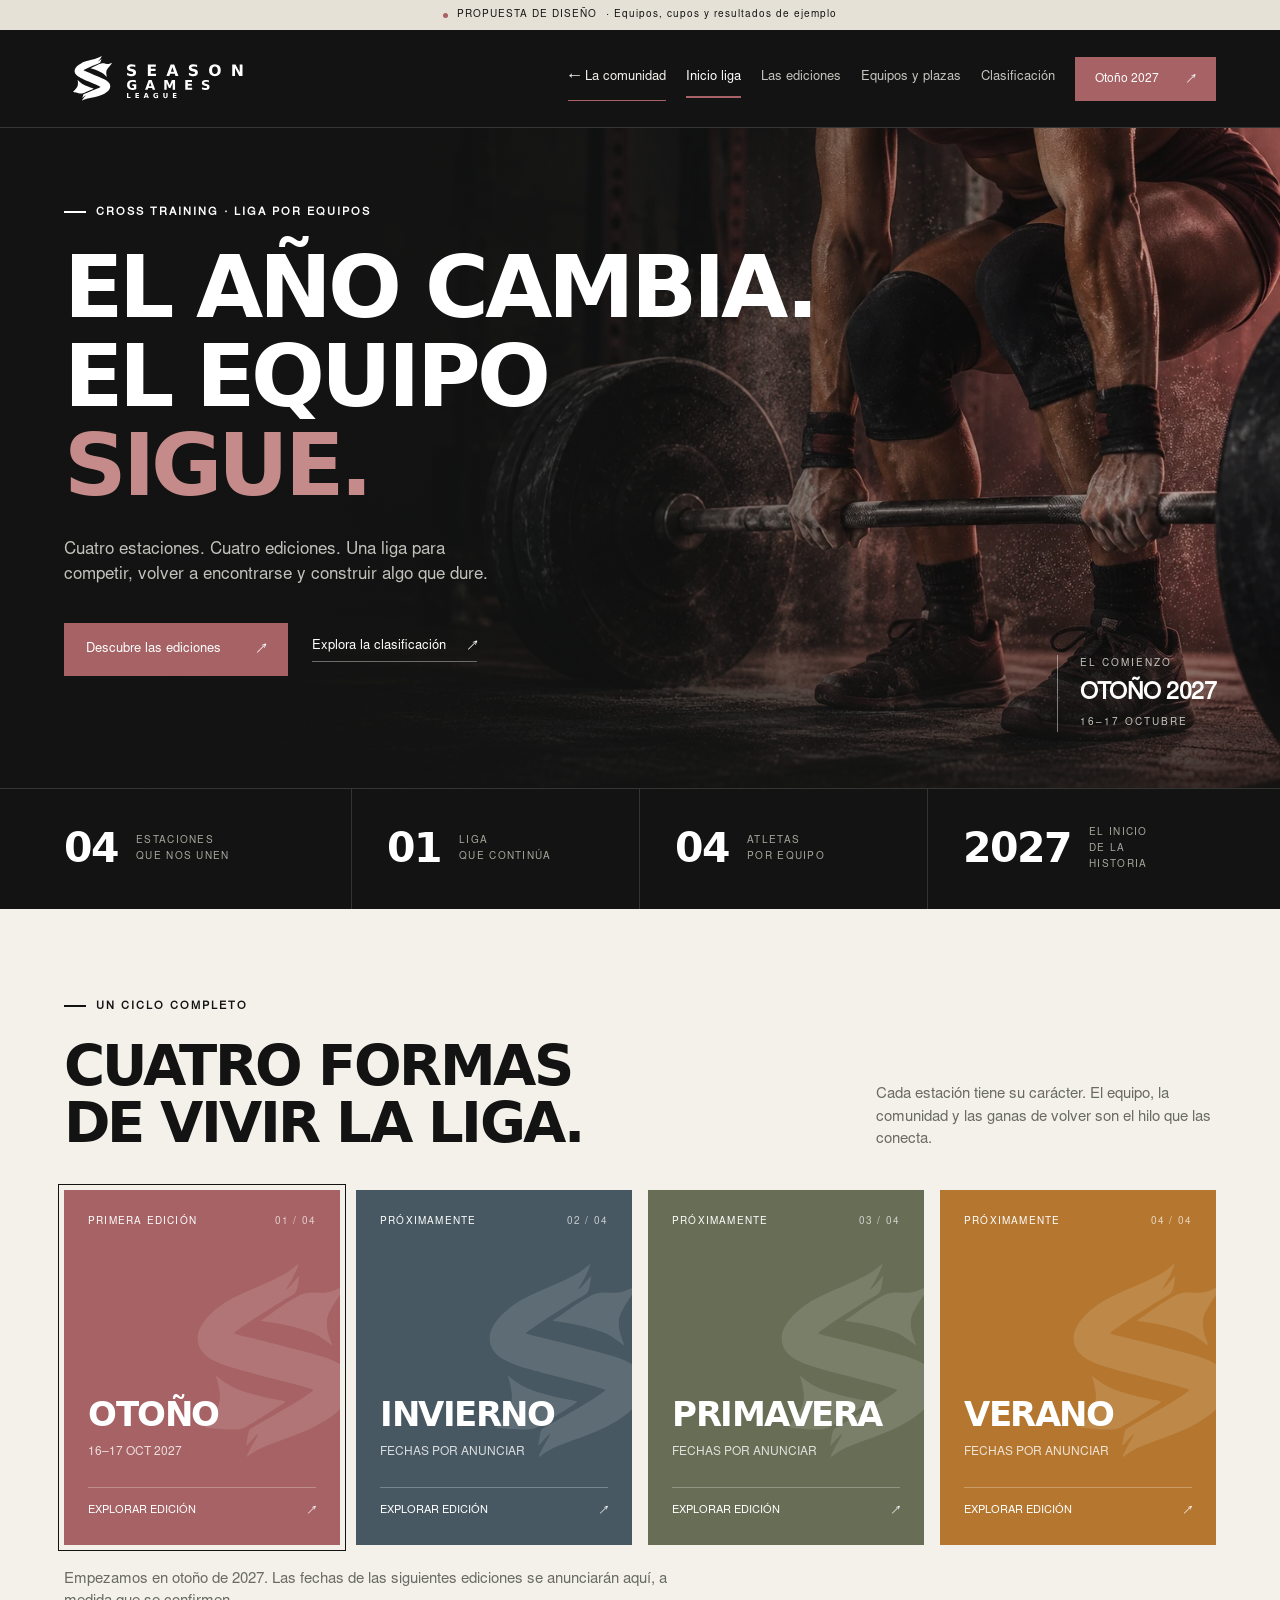
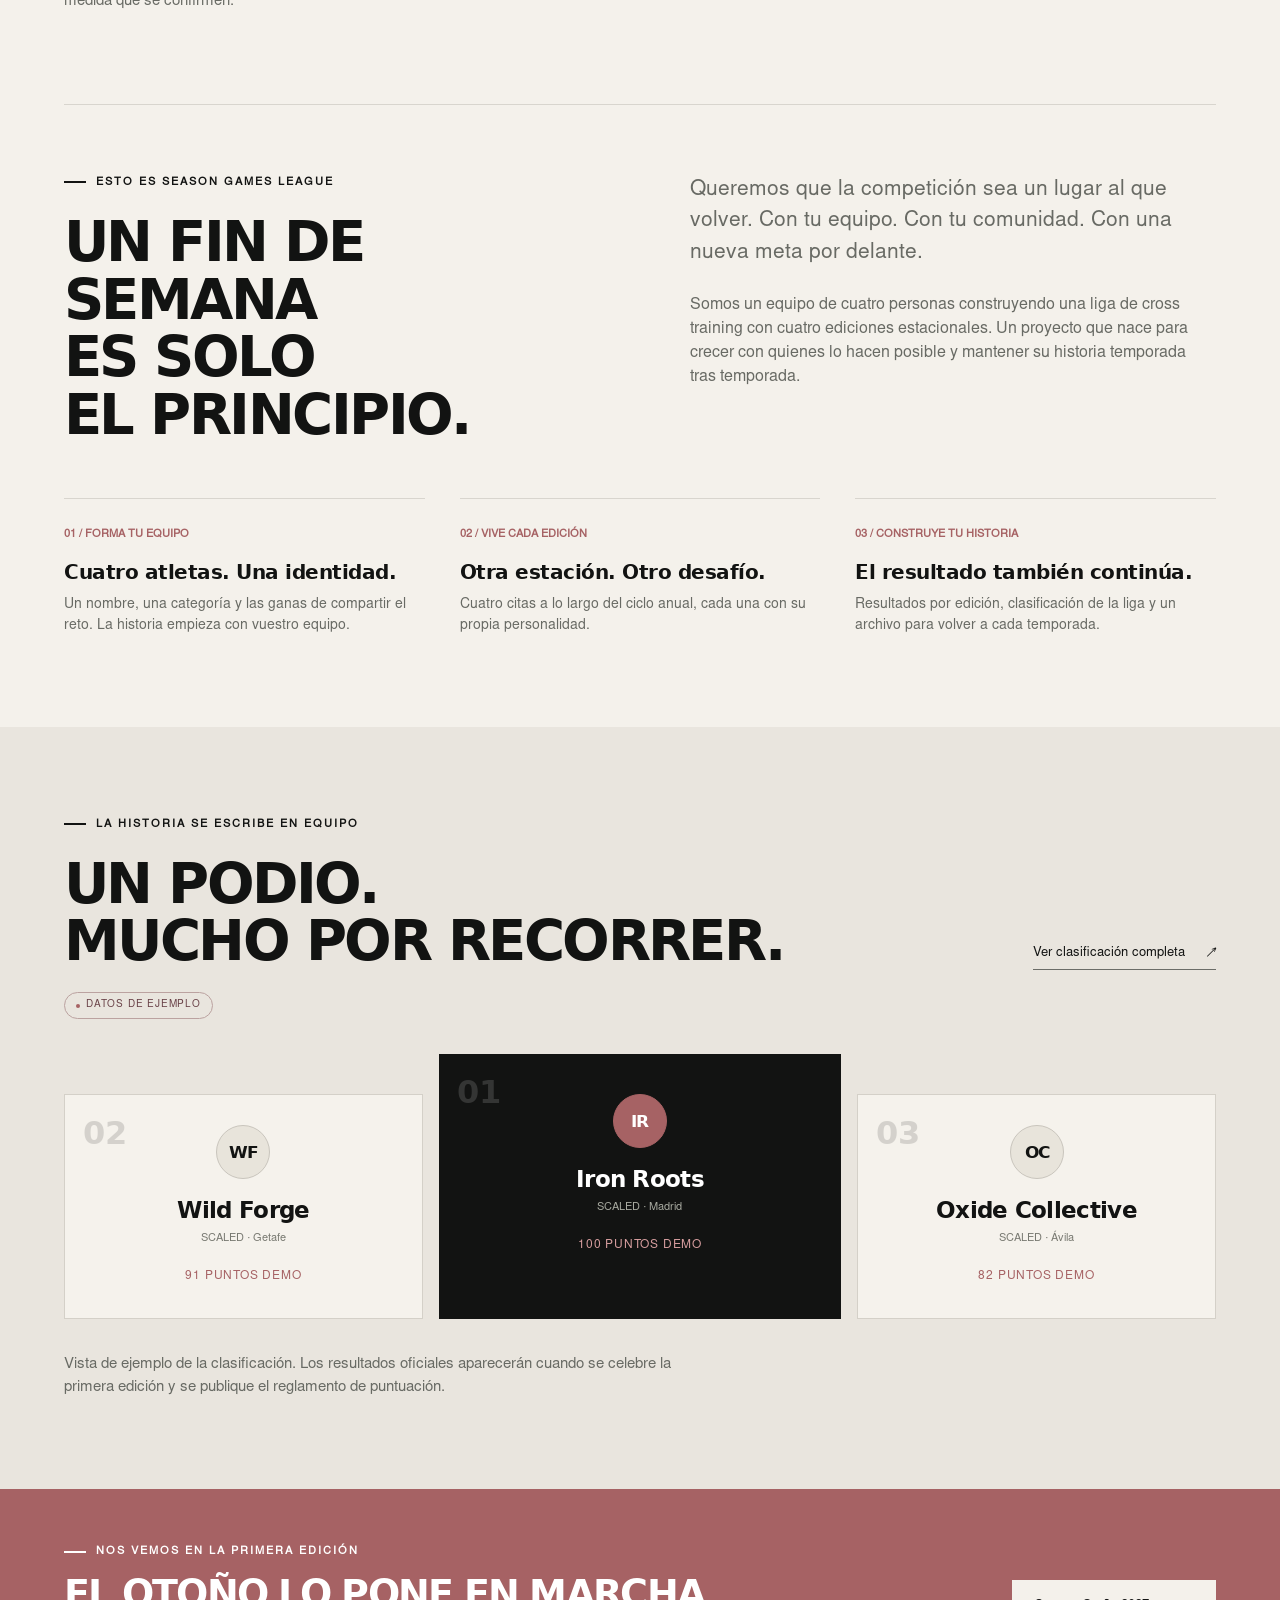
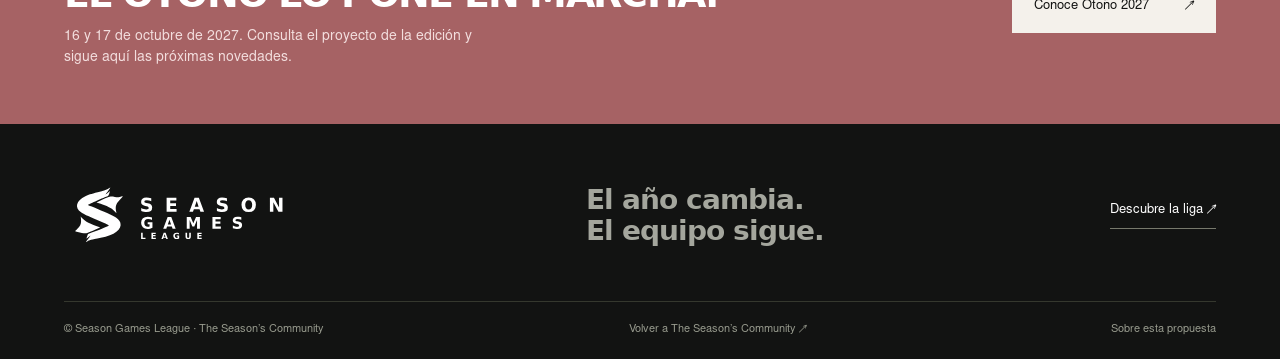
==== liga/index.html @ 6237739e "Unifica asociación y liga - V2" ====
<!doctype html>
<html lang="es"><head><meta charset="UTF-8"><meta name="viewport" content="width=device-width, initial-scale=1"><meta name="robots" content="noindex, nofollow"><meta name="theme-color" content="#121312"><meta name="description" content="Season Games League. Una liga de cross training por equipos, cuatro ediciones estacionales y una historia que continúa. Propuesta de diseño."><title>Season Games League — Cuatro estaciones. Una liga.</title><link rel="icon" href="assets/favicon.ico"><link rel="stylesheet" href="style.css"></head>
<body><a class="skip" href="#main">Saltar al contenido</a><div class="preview-note"><span class="preview-dot"></span>PROPUESTA DE DISEÑO <span class="note-detail">· Equipos, cupos y resultados de ejemplo</span></div>
<header class="header"><a href="#/" class="brand" aria-label="Season Games League inicio"><img src="assets/logo-white.svg" alt="Season Games League" width="192" height="59"></a><button class="menu-toggle" aria-label="Abrir menú" aria-expanded="false" aria-controls="nav">MENÚ <span>☰</span></button><nav id="nav" aria-label="Navegación principal"><a href="../" class="community-back">← La comunidad</a><a href="#/" data-nav="home">Inicio liga</a><a href="#/ediciones" data-nav="ediciones">Las ediciones</a><a href="#/equipos" data-nav="equipos">Equipos y plazas</a><a href="#/clasificacion" data-nav="clasificacion">Clasificación</a></nav><a class="header-cta" href="#/edicion/otono">Otoño 2027 <span>↗</span></a></header>
<main id="main" tabindex="-1"></main>
<footer><div class="footer-top"><a href="#/"><img src="assets/logo-white.svg" alt="Season Games League" width="235" height="72"></a><p>El año cambia.<br>El equipo sigue.</p><a class="footer-back" href="#/ediciones">Descubre la liga ↗</a></div><div class="footer-bottom"><span>© Season Games League · The Season’s Community</span><a href="../">Volver a The Season’s Community ↗</a><button class="plain" data-modal="about">Sobre esta propuesta</button></div></footer>
<dialog id="info-dialog"><button class="dialog-close" aria-label="Cerrar ventana">×</button><span class="eyebrow">SEASON GAMES LEAGUE</span><h2 id="dialog-title"></h2><div id="dialog-body"></div><button class="btn dark dialog-ok">Entendido <span>↗</span></button></dialog>
<script src="app.js"></script></body></html>
---- liga/style.css ----
@font-face{font-family:Display;src:url('assets/display.ttf') format('truetype');font-display:swap}@font-face{font-family:Body;src:url('assets/body.otf') format('opentype');font-display:swap}
:root{--ink:#121312;--paper:#f4f1eb;--rose:#A66264;--blue:#475862;--green:#686D55;--ochre:#B57730;--line:#d8d5ce;--muted:#686a64}*{box-sizing:border-box}html{scroll-behavior:smooth}body{margin:0;background:var(--paper);color:var(--ink);font-family:Body,Arial,sans-serif;font-size:16px;line-height:1.5}a{color:inherit;text-decoration:none}button,input,select{font:inherit}button,a,input,select{ -webkit-tap-highlight-color:transparent}button{cursor:pointer}button:focus-visible,a:focus-visible,input:focus-visible,select:focus-visible{outline:3px solid var(--rose);outline-offset:5px}img{max-width:100%;display:block}h1,h2,h3,p{margin:0}h1,h2,h3,.display{font-family:Display,Arial,sans-serif;line-height:1.02;letter-spacing:-.045em}h1{font-size:clamp(52px,6.8vw,104px)}h2{font-size:clamp(36px,4.4vw,64px)}h3{font-size:27px}.eyebrow{display:block;font-size:11px;font-weight:bold;letter-spacing:2px;text-transform:uppercase;margin-bottom:22px}.eyebrow:before{content:'';display:inline-block;width:22px;height:2px;background:currentColor;vertical-align:middle;margin-right:10px}.preview-note{height:30px;font-size:10px;letter-spacing:1px;background:#e6e1d7;display:flex;justify-content:center;align-items:center;gap:9px}.preview-dot{height:5px;width:5px;border-radius:100%;background:var(--rose)}.header{height:98px;background:var(--ink);color:white;display:flex;align-items:center;gap:38px;padding:0 max(5vw,24px);border-bottom:1px solid #343534}.brand{margin-right:auto;flex-shrink:0}.header nav{display:flex;gap:28px;font-size:13px;color:#c4c5bf}.header nav a{padding:12px 0;position:relative}.header nav a.active{color:white}.header nav a.active:after{content:'';position:absolute;bottom:3px;left:0;right:0;height:2px;background:var(--rose)}.header-cta{display:flex;gap:28px;align-items:center;background:var(--rose);padding:13px 20px;font-size:12px}.menu-toggle{display:none}.skip{position:fixed;top:-100px;background:white;padding:12px;z-index:50}.skip:focus{top:0}.wrap{max-width:1320px;margin:auto;padding-left:5vw;padding-right:5vw}.hero{min-height:660px;position:relative;background:#181a18;color:white;overflow:hidden;display:flex;align-items:center}.hero-photo{position:absolute;inset:0;background:url('assets/hero.webp') center right/cover no-repeat;opacity:.9}.hero:after{content:'';position:absolute;inset:0;background:linear-gradient(90deg,#121312 0%,#121312f0 24%,#12131250 69%,#1213121c 100%),linear-gradient(0deg,#121312c9,transparent 30%)}.hero .wrap{width:100%;position:relative;z-index:1;padding-top:65px;padding-bottom:100px}.hero h1{max-width:930px;position:relative}.hero h1 .muted-word{color:#c58a8a}.hero-copy{max-width:440px;color:#c1c2bb;font-size:17px;margin-top:28px}.hero-actions{display:flex;gap:24px;align-items:center;margin-top:34px}.btn{display:inline-flex;justify-content:space-between;align-items:center;gap:36px;border:0;font-size:13px;padding:17px 22px;background:var(--rose);color:white;min-height:52px;transition:transform .2s,background .2s}.btn:hover{transform:translateY(-2px);background:#98575a}.btn.light{background:var(--paper);color:var(--ink)}.btn.dark{background:var(--ink);color:white}.btn.outline{background:transparent;border:1px solid #93948e;color:inherit}.text-link{font-size:13px;border-bottom:1px solid #6c6d68;padding-bottom:5px;display:inline-flex;align-items:center;gap:22px}.hero-side{position:absolute;right:5vw;bottom:56px;z-index:2;border-left:1px solid #ffffff70;padding-left:22px;font-size:10px;letter-spacing:2px;line-height:1.8;color:#c6c6be}.hero-side strong{display:block;font-size:23px;color:white;letter-spacing:-.5px}.facts{background:var(--ink);color:white;border-top:1px solid #333531}.facts-inner{display:grid;grid-template-columns:repeat(4,1fr)}.fact{padding:29px 28px 29px 0;border-right:1px solid #333531;display:flex;align-items:center;gap:18px}.fact+ .fact{padding-left:35px}.fact:last-child{border-right:0}.fact strong{font-family:Display;font-size:41px;letter-spacing:-2px}.fact span{font-size:10px;text-transform:uppercase;letter-spacing:1.3px;color:#a7a99f;line-height:1.6}.section{padding-top:90px;padding-bottom:90px}.section-heading{display:flex;justify-content:space-between;gap:40px;align-items:end;margin-bottom:38px}.section-heading p{max-width:340px;color:var(--muted);font-size:15px}.section-heading .text-link{white-space:nowrap}.season-grid{display:grid;grid-template-columns:repeat(4,1fr);gap:16px}.season-card{color:white;min-height:355px;position:relative;padding:25px 24px;overflow:hidden;display:flex;flex-direction:column;justify-content:space-between;isolation:isolate;transition:transform .25s}.season-card:hover{transform:translateY(-6px)}.season-card .watermark{position:absolute;height:220px;width:200px;right:-35px;top:60px;opacity:.12;z-index:-1;transform:rotate(-9deg)}.card-top{display:flex;align-items:center;justify-content:space-between;font-size:10px;letter-spacing:1.2px}.card-top .number{opacity:.7}.card-bottom h3{font-size:34px;letter-spacing:-1.5px;margin-bottom:8px}.card-bottom .edition-date{font-size:12px;opacity:.8}.card-bottom .card-link{display:flex;justify-content:space-between;font-size:11px;margin-top:24px;padding-top:15px;border-top:1px solid #ffffff45}.season-card.next{outline:1px solid var(--ink);outline-offset:5px}.section-description{font-size:15px;color:var(--muted);margin-top:24px;max-width:620px}.intro-grid{display:grid;grid-template-columns:1fr 1fr;gap:100px;border-top:1px solid var(--line);padding-top:70px}.intro-grid .large-copy{font-size:21px;line-height:1.5;margin-bottom:24px}.intro-grid p{color:var(--muted);max-width:520px}.steps{display:grid;grid-template-columns:repeat(3,1fr);gap:35px;margin-top:55px}.step{border-top:1px solid var(--line);padding-top:22px}.step .step-n{font-size:11px;color:var(--rose);font-weight:bold}.step h3{font-size:20px;margin:17px 0 12px;letter-spacing:-.5px}.step p{color:var(--muted);font-size:14px}.ranking-preview{background:#e9e5de}.ranking-preview .section-heading{margin-bottom:22px}.demo-tag{font-size:10px;letter-spacing:.8px;color:#694147;border:1px solid #bba2a0;border-radius:20px;padding:5px 11px;display:inline-flex;align-items:center;gap:6px}.demo-tag:before{content:'';width:4px;height:4px;background:var(--rose);border-radius:100%}.podium{display:grid;grid-template-columns:1fr 1.12fr 1fr;align-items:end;gap:16px;margin:35px 0}.podium-card{position:relative;background:#f5f2ec;border:1px solid #d4d0c8;min-height:225px;padding:30px;text-align:center}.podium-card.first{min-height:265px;background:var(--ink);color:white;border:0;padding-top:40px}.podium-card .rank{position:absolute;top:14px;left:18px;font-family:Display;font-size:32px;opacity:.14}.team-badge{height:54px;width:54px;border:1px solid #c9c5bd;display:grid;place-items:center;margin:0 auto 20px;border-radius:50%;font-family:Display;font-size:17px;letter-spacing:-1px;background:#e8e4db}.first .team-badge{background:var(--rose);border-color:var(--rose);color:white}.podium-card h3{font-size:23px;letter-spacing:-.7px}.podium-card .team-detail{font-size:11px;color:#787971;margin-top:8px}.first .team-detail{color:#a8aaa0}.podium-card .points{font-size:12px;letter-spacing:.8px;margin-top:20px;color:var(--rose)}.first .points{color:#d79e9f}.next-banner{background:var(--rose);color:white;display:flex;align-items:center;justify-content:space-between;gap:40px;padding:55px 5vw}.next-banner h2{font-size:clamp(30px,3vw,46px)}.next-banner p{color:#f3dede;max-width:410px;margin-top:14px;font-size:14px}.next-banner .eyebrow{margin-bottom:13px}footer{background:var(--ink);color:white;padding:55px 5vw 20px}.footer-top{display:flex;align-items:center;justify-content:space-between;gap:35px;padding-bottom:50px}.footer-top p{font-family:Display;font-size:28px;line-height:1.12;letter-spacing:-1px;color:#a4a69d}.footer-back{font-size:13px;border-bottom:1px solid #77796c;padding-bottom:8px}.footer-bottom{border-top:1px solid #35382e;padding-top:20px;display:flex;justify-content:space-between;gap:20px;color:#979a8d;font-size:11px}.plain{background:none;color:inherit;border:0;padding:0;font-size:inherit}.page-top{padding-top:64px;padding-bottom:38px}.page-top h1{font-size:clamp(44px,6vw,78px)}.page-top .page-copy{max-width:580px;margin-top:22px;color:var(--muted)}.breadcrumb{font-size:11px;letter-spacing:1px;color:var(--muted);margin-bottom:30px}.breadcrumb a{text-decoration:underline}.page-top .eyebrow{margin-bottom:20px}.page-note{border-left:2px solid var(--rose);padding-left:15px;font-size:12px;color:var(--muted);margin:25px 0}.filterbar{display:flex;align-items:center;justify-content:space-between;gap:20px;margin:20px 0 30px;flex-wrap:wrap}.tabs{display:flex;gap:4px;background:#e5e1d8;padding:5px;align-self:flex-start}.tabs button{padding:10px 22px;border:0;background:transparent;color:#66685e;font-size:12px;min-height:40px}.tabs button.selected{background:var(--ink);color:white}.filterbar input,.filterbar select,.edition-select{background:transparent;border:1px solid #c7c6bc;padding:12px 14px;max-width:100%;font-size:13px;min-height:44px}.filterbar input{min-width:225px}.filters-right{display:flex;gap:10px;flex-wrap:wrap}.metrics-grid{display:grid;grid-template-columns:repeat(3,1fr);gap:18px;margin-bottom:35px}.metric-card{border:1px solid var(--line);padding:24px;background:#eeebe4}.metric-card .metric-top{font-size:12px;display:flex;align-items:center;justify-content:space-between}.metric-card .metric-count{font-family:Display;font-size:38px;margin:20px 0 12px;letter-spacing:-1.6px}.metric-card .metric-count span{font-family:Body;font-size:14px;color:var(--muted);letter-spacing:0}.progress-track{height:5px;background:#d5d0c5;overflow:hidden}.progress-track span{height:100%;display:block;background:var(--rose);transition:width .4s}.metric-card .remaining{font-size:11px;color:var(--muted);margin-top:10px}.table-wrap{overflow-x:auto;border-top:1px solid var(--ink)}table{border-collapse:collapse;width:100%;white-space:nowrap;text-align:left;font-size:13px}thead{font-size:10px;letter-spacing:.8px;color:var(--muted)}th{padding:19px 14px;font-weight:normal}td{padding:20px 14px;border-top:1px solid var(--line)}tr:last-child td{border-bottom:1px solid var(--line)}.team-cell{display:flex;align-items:center;gap:14px;min-width:190px}.mini-badge{width:33px;height:33px;display:grid;place-items:center;border:1px solid #cfc9bf;font-family:Display;font-size:10px;background:#e7e2d8}.team-name{font-weight:bold;display:block}.team-origin{font-size:10px;color:var(--muted);display:block;margin-top:2px}.status-confirm{color:#42674b;font-size:11px;display:flex;gap:6px;align-items:center}.status-confirm:before{content:'';width:4px;height:4px;background:#638766;border-radius:100%}.rank-num{font-family:Display;font-size:16px}.total-points{font-weight:bold}.results-link{border:0;background:transparent;color:var(--rose);font-size:12px;padding:5px}.table-bottom{font-size:11px;display:flex;justify-content:space-between;gap:20px;margin-top:20px;color:var(--muted)}.empty-state{padding:65px 20px;border:1px solid var(--line);text-align:center;color:var(--muted)}.empty-state h3{color:var(--ink);margin-bottom:16px}.edition-hero{position:relative;color:white;padding:65px 5vw 70px;overflow:hidden}.edition-hero h1{font-size:clamp(64px,9vw,125px);margin-bottom:22px}.edition-hero>img{position:absolute;right:10%;top:10px;opacity:.1;height:380px;width:350px}.edition-hero .edition-desc{max-width:540px;position:relative;font-size:17px;color:#ffffffcf}.edition-hero .eyebrow,.edition-hero h1{position:relative}.edition-data{display:grid;grid-template-columns:repeat(4,1fr);gap:25px;border-top:1px solid #ffffff66;margin-top:45px;padding-top:23px;position:relative}.edition-data span{display:block;font-size:10px;letter-spacing:1.5px;opacity:.75;margin-bottom:8px}.edition-data strong{font-size:15px;font-weight:normal}.edition-body{display:grid;grid-template-columns:1.4fr 1fr;gap:70px}.edition-body h2{font-size:37px;margin-bottom:25px}.edition-body p{font-size:16px;color:var(--muted);margin-bottom:22px}.edition-body .detail-list{border-top:1px solid var(--line);margin:35px 0}.detail-list div{display:flex;justify-content:space-between;padding:17px 0;border-bottom:1px solid var(--line);font-size:13px}.detail-list span{color:var(--muted)}.aside-panel{background:#e9e5dd;padding:30px;align-self:start}.aside-panel h3{margin-bottom:20px;font-size:25px}.aside-panel .btn{width:100%;margin-top:18px}.aside-panel p{font-size:13px}.edition-timeline{display:grid;grid-template-columns:repeat(3,1fr);gap:25px;border-top:1px solid var(--line);padding-top:35px;margin-top:30px}.edition-timeline h3{font-size:20px;letter-spacing:-.5px;margin:15px 0}.edition-timeline p{font-size:13px}.day{font-size:11px;letter-spacing:1px;color:var(--rose)}dialog{border:0;background:var(--paper);color:var(--ink);padding:42px;max-width:570px;width:calc(100% - 40px)}dialog::backdrop{background:#000b;backdrop-filter:blur(4px)}dialog h2{font-size:35px;margin-bottom:22px}dialog p{color:var(--muted);margin-bottom:18px}dialog .btn{margin-top:20px}.dialog-close{position:absolute;right:16px;top:12px;border:0;background:transparent;font-size:29px}.result-grid{display:grid;grid-template-columns:repeat(3,1fr);gap:10px;margin:25px 0}.result-box{border:1px solid var(--line);padding:15px}.result-box small{display:block;color:var(--muted);margin-bottom:8px}.season-intro{display:flex;justify-content:space-between;align-items:start;gap:40px;margin-top:60px;border-top:1px solid var(--line);padding-top:40px}.season-intro h2{font-size:34px}.season-intro p{max-width:520px;color:var(--muted)}.no-results{padding:35px;text-align:center}.motion-enter{animation:enter .45s ease both}@keyframes enter{from{opacity:0;transform:translateY(12px)}to{opacity:1;transform:none}}@media(min-width:1450px){.wrap{padding-left:55px;padding-right:55px}.hero .wrap{max-width:1320px}}@media(max-width:1100px){.header{gap:22px}.header nav{gap:18px}.brand img{width:165px}.header-cta{display:none}.hero h1{font-size:8.5vw}.hero-side{display:none}.season-card{padding:22px 18px;min-height:310px}.card-bottom h3{font-size:29px}.intro-grid{gap:55px}.fact{gap:10px}.fact+ .fact{padding-left:20px}.filterbar input{min-width:180px}}
@media(max-width:760px){.preview-note{font-size:8px;letter-spacing:.6px;height:28px}.note-detail{font-size:8px}.header{height:82px;padding:0 22px;position:relative;z-index:10}.brand img{width:160px;height:auto}.menu-toggle{display:block;color:white;border:1px solid #585b51;background:transparent;padding:9px 12px;font-size:10px;letter-spacing:1px}.menu-toggle span{margin-left:8px}.header nav{position:absolute;top:82px;left:0;right:0;background:var(--ink);display:none;padding:20px 25px 28px;flex-direction:column;gap:8px;border-bottom:1px solid #444}.header nav.open{display:flex}.hero{min-height:620px;align-items:start}.hero-photo{background-position:65% center;opacity:.6}.hero:after{background:linear-gradient(90deg,#121312ef,#12131266),linear-gradient(0deg,#121312,transparent 70%)}.hero .wrap{padding:65px 24px 65px}.hero h1{font-size:clamp(48px,11.3vw,76px);line-height:1.05;letter-spacing:-3px}.hero-copy{font-size:15px;max-width:330px}.hero-actions{align-items:flex-start;flex-direction:column;gap:22px}.eyebrow{font-size:9px;letter-spacing:1.5px}.wrap{padding-left:24px;padding-right:24px}.facts-inner{grid-template-columns:repeat(2,1fr)}.fact{padding:20px 15px!important;gap:14px;border-bottom:1px solid #333531}.fact:nth-child(2){border-right:0}.fact strong{font-size:32px}.fact span{font-size:9px}.section{padding-top:60px;padding-bottom:60px}.section-heading{display:block;margin-bottom:28px}.section-heading p{margin-top:22px;max-width:100%}.section-heading .text-link{margin-top:24px}.season-grid{grid-template-columns:repeat(2,1fr);gap:12px}.season-card{min-height:285px;padding:20px 16px}.card-bottom h3{font-size:28px}.card-top{font-size:8px;letter-spacing:.6px}.card-bottom .edition-date{font-size:10px}.card-bottom .card-link{font-size:10px}.intro-grid{grid-template-columns:1fr;gap:28px;padding-top:45px}.intro-grid .large-copy{font-size:19px}.steps{grid-template-columns:1fr;gap:25px;margin-top:35px}.step h3{margin:12px 0}.podium{gap:8px}.podium-card{padding:25px 8px 20px;min-height:205px}.podium-card.first{min-height:235px;padding-top:38px}.podium-card h3{font-size:15px;letter-spacing:-.5px}.podium-card .team-detail{font-size:9px}.team-badge{width:43px;height:43px;font-size:13px;margin-bottom:15px}.podium-card .points{font-size:10px}.podium-card .rank{font-size:25px;left:10px;top:6px}.next-banner{display:block;padding:40px 24px}.next-banner .btn{margin-top:28px}.footer-top{flex-wrap:wrap;gap:30px}.footer-top img{width:180px}.footer-top p{font-size:22px}.footer-bottom{flex-direction:column;gap:10px}footer{padding-left:24px;padding-right:24px}.page-top{padding-top:40px}.page-top h1{font-size:46px}.page-top .page-copy{font-size:15px}.filterbar{align-items:stretch;gap:15px}.tabs{width:100%}.tabs button{flex:1;padding:10px 12px}.filters-right{width:100%}.filters-right input{flex:1;min-width:120px}.metrics-grid{grid-template-columns:1fr;gap:10px}.metric-card{padding:18px;display:grid;grid-template-columns:1fr 1fr;column-gap:20px;align-items:center}.metric-card .metric-count{grid-column:2;grid-row:1/3;margin:0 0 0 auto;font-size:30px}.metric-card .remaining{grid-column:1/3}.metric-card .progress-track{margin-top:12px}.table-wrap{margin-right:-24px}td,th{padding:16px 10px}.table-bottom{flex-direction:column;gap:8px}.edition-hero{padding:45px 24px}.edition-hero h1{font-size:75px}.edition-hero>img{right:-40%;height:340px;width:300px}.edition-data{grid-template-columns:repeat(2,1fr);gap:25px}.edition-data strong{font-size:13px}.edition-body{grid-template-columns:1fr;gap:35px}.edition-timeline{grid-template-columns:1fr;gap:20px}.edition-timeline div{border-bottom:1px solid var(--line);padding-bottom:12px}.season-intro{flex-direction:column;gap:20px}.aside-panel{padding:25px}dialog{padding:35px 25px}.result-grid{grid-template-columns:1fr 1fr}}
@media(prefers-reduced-motion:reduce){*{scroll-behavior:auto!important;animation:none!important;transition:none!important}}

.community-back{color:#f4f1eb!important;border-bottom:1px solid #a66264}.menu-toggle{color:#f4f1eb;-webkit-text-fill-color:#f4f1eb} @media(min-width:901px){.header{gap:20px}.header nav{gap:20px}}
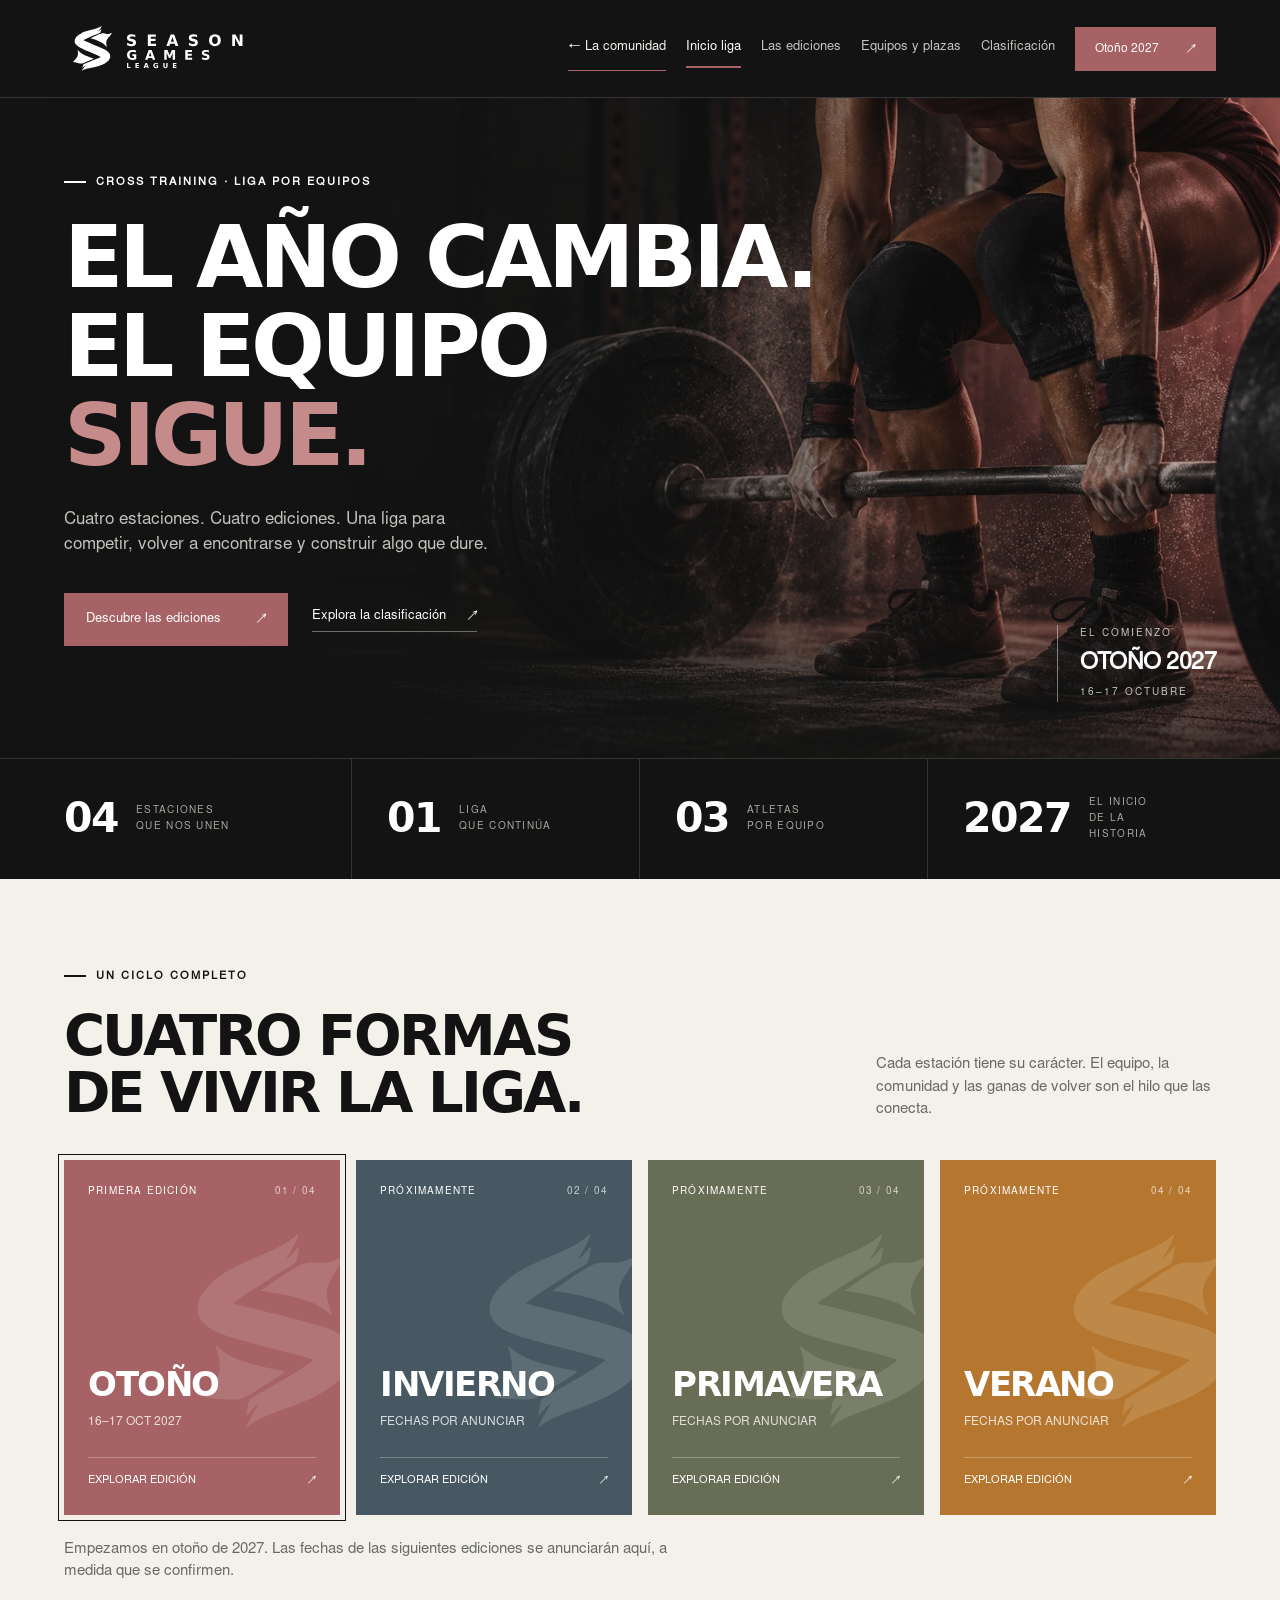
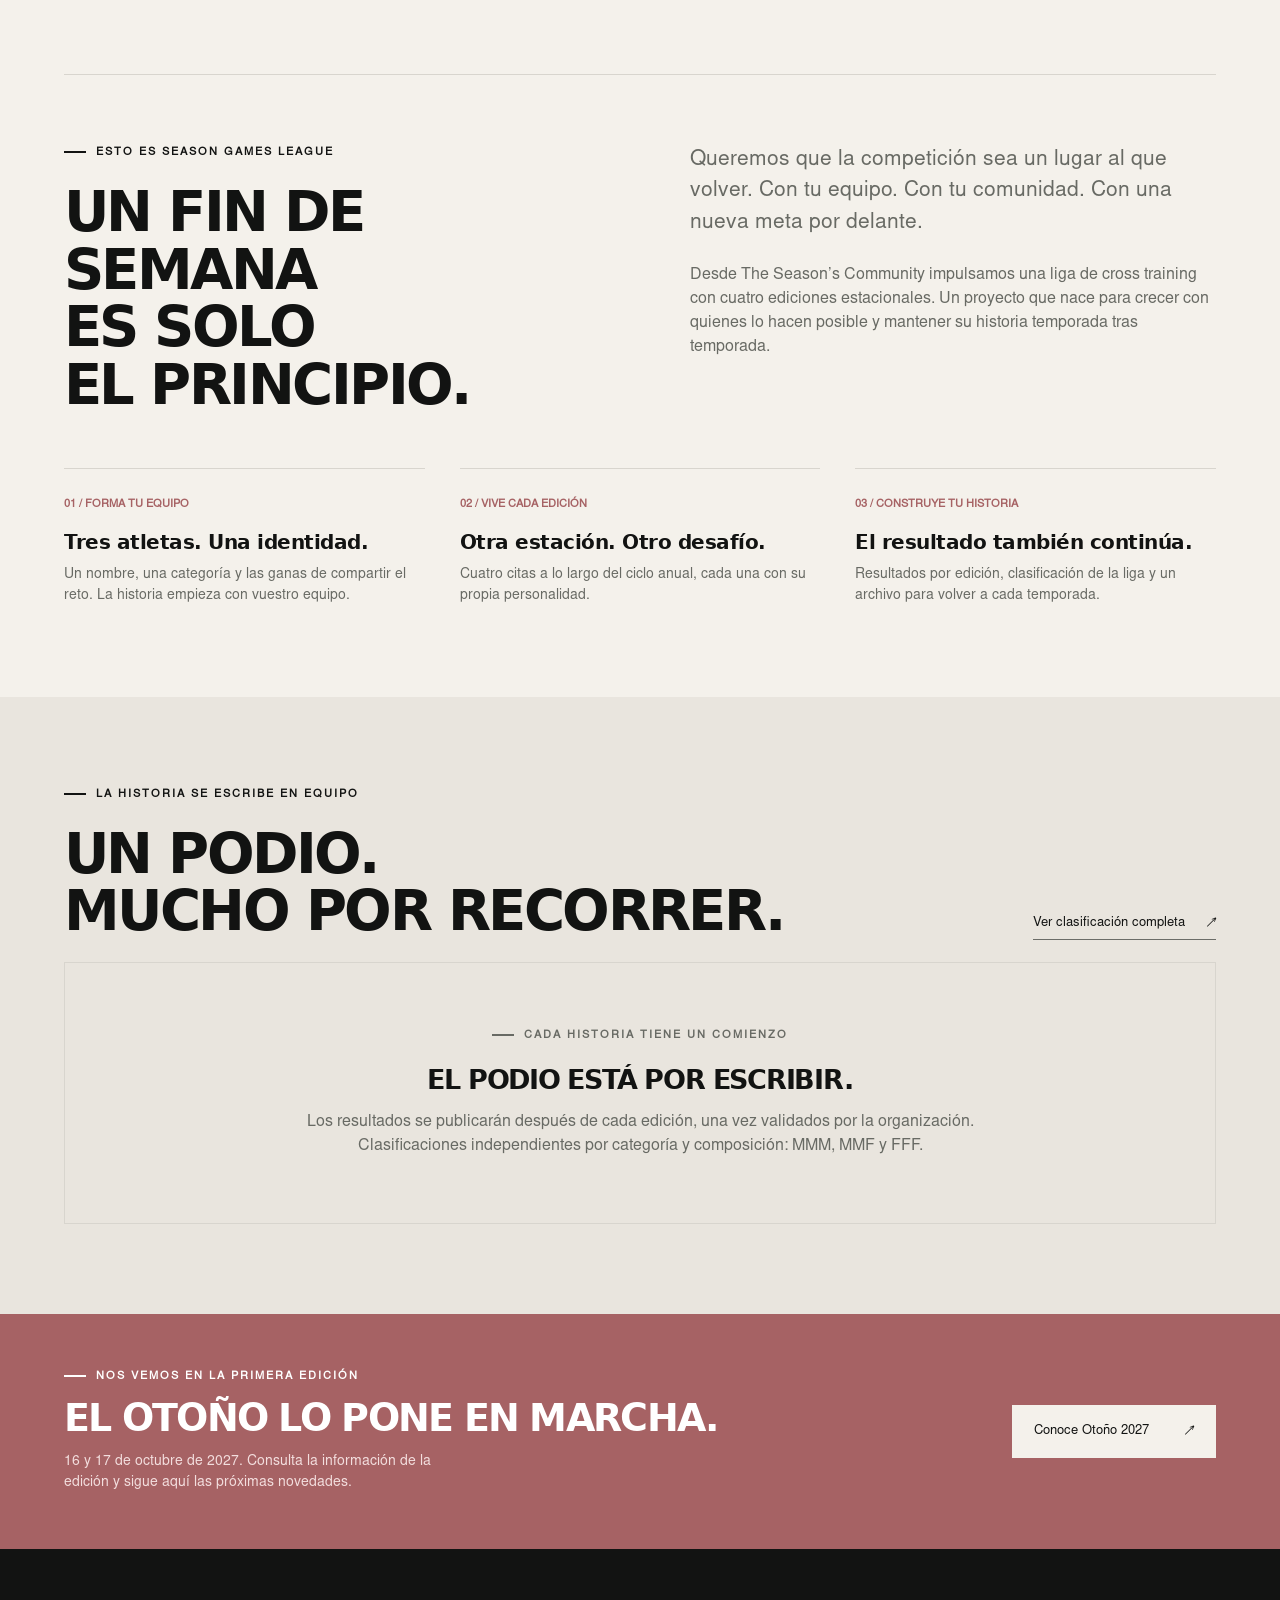
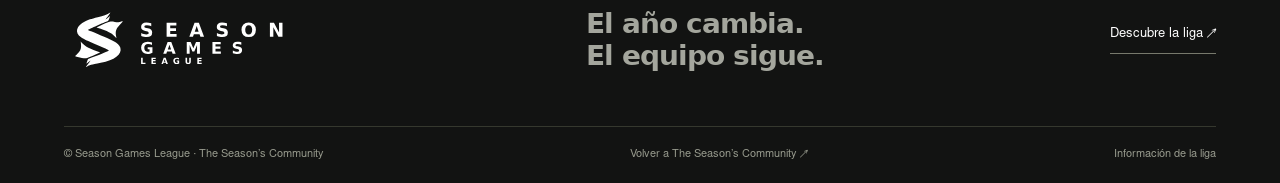
==== commit 363a4a21: "preparada para publicación" ====
--- a/liga/index.html
+++ b/liga/index.html
@@ -1,8 +1,8 @@
 <!doctype html>
-<html lang="es"><head><meta charset="UTF-8"><meta name="viewport" content="width=device-width, initial-scale=1"><meta name="robots" content="noindex, nofollow"><meta name="theme-color" content="#121312"><meta name="description" content="Season Games League. Una liga de cross training por equipos, cuatro ediciones estacionales y una historia que continúa. Propuesta de diseño."><title>Season Games League — Cuatro estaciones. Una liga.</title><link rel="icon" href="assets/favicon.ico"><link rel="stylesheet" href="style.css"></head>
-<body><a class="skip" href="#main">Saltar al contenido</a><div class="preview-note"><span class="preview-dot"></span>PROPUESTA DE DISEÑO <span class="note-detail">· Equipos, cupos y resultados de ejemplo</span></div>
+<html lang="es"><head><meta charset="UTF-8"><meta name="viewport" content="width=device-width, initial-scale=1"><meta name="theme-color" content="#121312"><meta name="description" content="Season Games League. Una liga de cross training por equipos, cuatro ediciones estacionales y una historia que continúa."><title>Season Games League — Cuatro estaciones. Una liga.</title><link rel="icon" href="assets/favicon.ico"><link rel="stylesheet" href="style.css"></head>
+<body><a class="skip" href="#main">Saltar al contenido</a>
 <header class="header"><a href="#/" class="brand" aria-label="Season Games League inicio"><img src="assets/logo-white.svg" alt="Season Games League" width="192" height="59"></a><button class="menu-toggle" aria-label="Abrir menú" aria-expanded="false" aria-controls="nav">MENÚ <span>☰</span></button><nav id="nav" aria-label="Navegación principal"><a href="../" class="community-back">← La comunidad</a><a href="#/" data-nav="home">Inicio liga</a><a href="#/ediciones" data-nav="ediciones">Las ediciones</a><a href="#/equipos" data-nav="equipos">Equipos y plazas</a><a href="#/clasificacion" data-nav="clasificacion">Clasificación</a></nav><a class="header-cta" href="#/edicion/otono">Otoño 2027 <span>↗</span></a></header>
 <main id="main" tabindex="-1"></main>
-<footer><div class="footer-top"><a href="#/"><img src="assets/logo-white.svg" alt="Season Games League" width="235" height="72"></a><p>El año cambia.<br>El equipo sigue.</p><a class="footer-back" href="#/ediciones">Descubre la liga ↗</a></div><div class="footer-bottom"><span>© Season Games League · The Season’s Community</span><a href="../">Volver a The Season’s Community ↗</a><button class="plain" data-modal="about">Sobre esta propuesta</button></div></footer>
+<footer><div class="footer-top"><a href="#/"><img src="assets/logo-white.svg" alt="Season Games League" width="235" height="72"></a><p>El año cambia.<br>El equipo sigue.</p><a class="footer-back" href="#/ediciones">Descubre la liga ↗</a></div><div class="footer-bottom"><span>© Season Games League · The Season’s Community</span><a href="../">Volver a The Season’s Community ↗</a><button class="plain" data-modal="about">Información de la liga</button></div></footer>
 <dialog id="info-dialog"><button class="dialog-close" aria-label="Cerrar ventana">×</button><span class="eyebrow">SEASON GAMES LEAGUE</span><h2 id="dialog-title"></h2><div id="dialog-body"></div><button class="btn dark dialog-ok">Entendido <span>↗</span></button></dialog>
-<script src="app.js"></script></body></html>
+<script src="data.js?v=5"></script><script src="app.js?v=5"></script></body></html>
